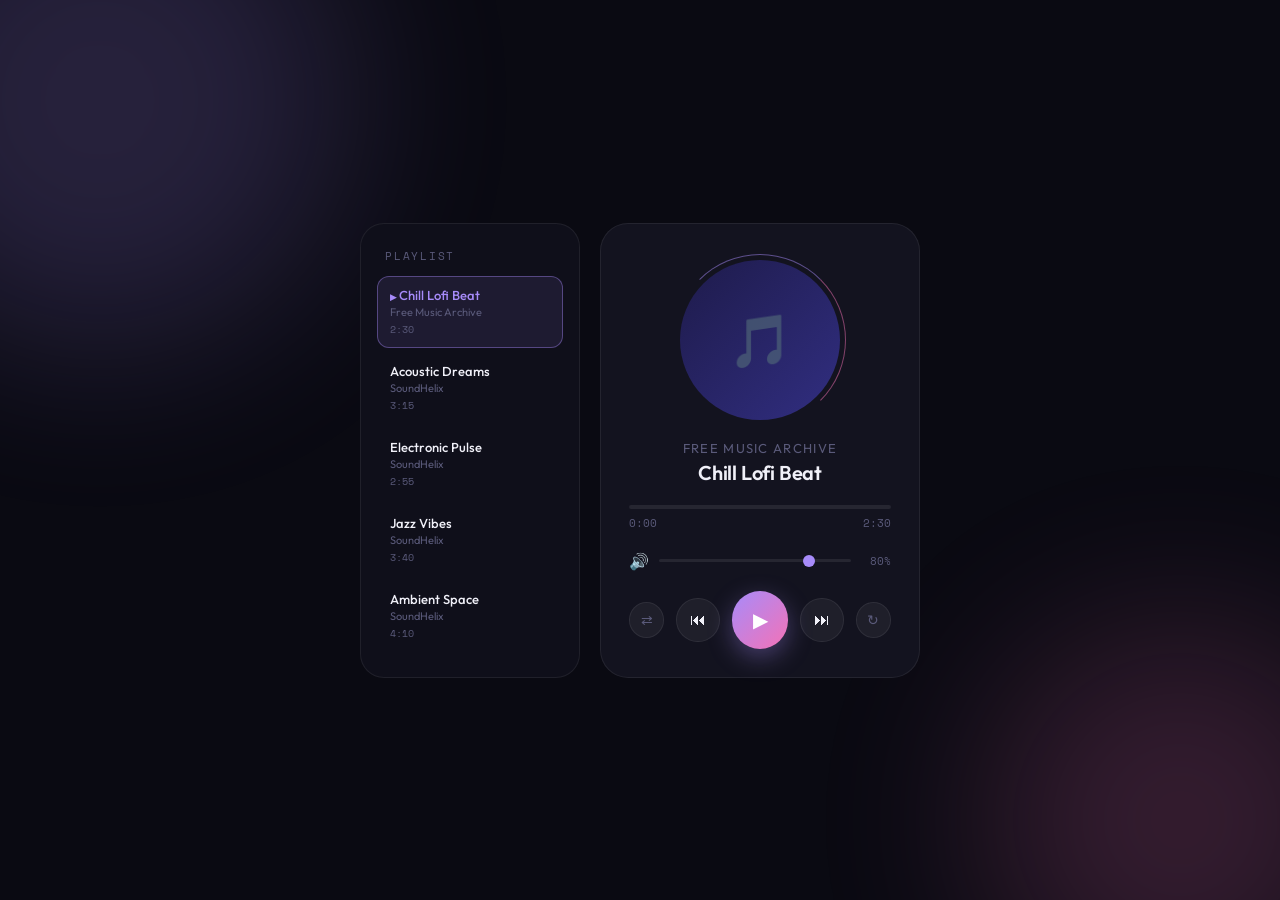
==== task2_calculator/index.html @ 26ba80d0 "Rename task2_calculator/task2_calculator/task2_calculator/index.html to task2_calculator/index.html" ====
<!DOCTYPE html>
<html lang="en">
<head>
  <meta charset="UTF-8" />
  <meta name="viewport" content="width=device-width, initial-scale=1.0" />
  <title>Music Player</title>
  <link href="https://fonts.googleapis.com/css2?family=Outfit:wght@300;400;500;600;700&family=Space+Mono:wght@400;700&display=swap" rel="stylesheet" />
  <link rel="stylesheet" href="style.css" />
</head>
<body>

  <div class="app">

    <!-- Background blobs -->
    <div class="blob blob-1"></div>
    <div class="blob blob-2"></div>

    <div class="player-wrapper">

      <!-- Playlist -->
      <aside class="playlist">
        <h2 class="playlist-title">Playlist</h2>
        <ul class="playlist-list" id="playlistList"></ul>
      </aside>

      <!-- Main Player Card -->
      <div class="player-card">

        <!-- Album Art -->
        <div class="art-container">
          <div class="art" id="albumArt">
            <div class="art-icon" id="artIcon">♪</div>
          </div>
          <div class="art-ring"></div>
        </div>

        <!-- Song Info -->
        <div class="song-info">
          <p class="song-artist" id="songArtist">Artist</p>
          <h1 class="song-title"  id="songTitle">Select a song</h1>
        </div>

        <!-- Progress Bar -->
        <div class="progress-section">
          <div class="progress-bar-track" id="progressTrack">
            <div class="progress-bar-fill" id="progressFill"></div>
            <div class="progress-thumb"    id="progressThumb"></div>
          </div>
          <div class="time-row">
            <span class="time" id="currentTime">0:00</span>
            <span class="time" id="duration">0:00</span>
          </div>
        </div>

        <!-- Volume -->
        <div class="volume-section">
          <span class="vol-icon" id="volIcon">🔈</span>
          <input type="range" id="volumeSlider" class="volume-slider" min="0" max="100" value="80" />
          <span class="vol-label" id="volLabel">80%</span>
        </div>

        <!-- Controls -->
        <div class="controls">
          <button class="ctrl-btn secondary" id="btnShuffle" title="Shuffle">⇄</button>
          <button class="ctrl-btn"           id="btnPrev"    title="Previous">⏮</button>
          <button class="ctrl-btn play"      id="btnPlay"    title="Play/Pause">▶</button>
          <button class="ctrl-btn"           id="btnNext"    title="Next">⏭</button>
          <button class="ctrl-btn secondary" id="btnRepeat"  title="Repeat">↻</button>
        </div>

      </div><!-- /player-card -->
    </div><!-- /player-wrapper -->
  </div><!-- /app -->

  <!-- Hidden audio element -->
  <audio id="audioEl"></audio>

  <script src="script.js"></script>
</body>
</html>
---- task2_calculator/style.css ----
/* ============================
   RESET & ROOT
   ============================ */
*, *::before, *::after {
  box-sizing: border-box;
  margin: 0;
  padding: 0;
}

:root {
  --bg:           #0a0a12;
  --card:         #13131f;
  --card-border:  rgba(255,255,255,0.07);
  --playlist-bg:  #0f0f1a;
  --text:         #f0f0f8;
  --text-muted:   #5a5a7a;
  --text-soft:    #9898b8;
  --accent:       #a78bfa;
  --accent-2:     #f472b6;
  --active-bg:    rgba(167,139,250,0.1);
  --active-border:rgba(167,139,250,0.4);
  --btn-bg:       rgba(255,255,255,0.05);
  --btn-hover:    rgba(255,255,255,0.1);
  --track-bg:     rgba(255,255,255,0.08);
  --font-main:    'Outfit', sans-serif;
  --font-mono:    'Space Mono', monospace;
}


/* ============================
   BODY & APP
   ============================ */
body {
  background: var(--bg);
  min-height: 100vh;
  font-family: var(--font-main);
  display: flex;
  align-items: center;
  justify-content: center;
  padding: 2rem;
  overflow: hidden;
  position: relative;
}

.app {
  width: 100%;
  display: flex;
  align-items: center;
  justify-content: center;
}


/* ============================
   BACKGROUND BLOBS
   ============================ */
.blob {
  position: fixed;
  border-radius: 50%;
  filter: blur(90px);
  opacity: 0.18;
  pointer-events: none;
  z-index: 0;
}

.blob-1 {
  width: 500px;
  height: 500px;
  background: var(--accent);
  top: -150px;
  left: -150px;
  animation: blobMove1 12s ease-in-out infinite alternate;
}

.blob-2 {
  width: 400px;
  height: 400px;
  background: var(--accent-2);
  bottom: -120px;
  right: -100px;
  animation: blobMove2 10s ease-in-out infinite alternate;
}

@keyframes blobMove1 {
  from { transform: translate(0, 0) scale(1); }
  to   { transform: translate(60px, 40px) scale(1.1); }
}

@keyframes blobMove2 {
  from { transform: translate(0, 0) scale(1); }
  to   { transform: translate(-50px, -30px) scale(1.08); }
}


/* ============================
   PLAYER WRAPPER
   ============================ */
.player-wrapper {
  display: flex;
  gap: 20px;
  align-items: stretch;
  position: relative;
  z-index: 1;
}


/* ============================
   PLAYLIST SIDEBAR
   ============================ */
.playlist {
  width: 220px;
  background: var(--playlist-bg);
  border: 1px solid var(--card-border);
  border-radius: 24px;
  padding: 24px 16px;
  display: flex;
  flex-direction: column;
  gap: 12px;
}

.playlist-title {
  font-size: 11px;
  letter-spacing: 0.16em;
  text-transform: uppercase;
  color: var(--text-muted);
  font-family: var(--font-mono);
  font-weight: 400;
  padding: 0 8px;
}

.playlist-list {
  list-style: none;
  display: flex;
  flex-direction: column;
  gap: 4px;
  overflow-y: auto;
  flex: 1;
}

.playlist-list::-webkit-scrollbar       { width: 3px; }
.playlist-list::-webkit-scrollbar-track { background: transparent; }
.playlist-list::-webkit-scrollbar-thumb { background: var(--card-border); border-radius: 2px; }

.playlist-item {
  padding: 10px 12px;
  border-radius: 12px;
  cursor: pointer;
  transition: background 0.2s, border-color 0.2s;
  border: 1px solid transparent;
}

.playlist-item:hover {
  background: var(--btn-hover);
}

.playlist-item.active {
  background: var(--active-bg);
  border-color: var(--active-border);
}

.playlist-item-title {
  font-size: 13px;
  font-weight: 500;
  color: var(--text);
  white-space: nowrap;
  overflow: hidden;
  text-overflow: ellipsis;
}

.playlist-item.active .playlist-item-title {
  color: var(--accent);
}

.playlist-item-artist {
  font-size: 11px;
  color: var(--text-muted);
  margin-top: 2px;
  white-space: nowrap;
  overflow: hidden;
  text-overflow: ellipsis;
}

.playlist-item-duration {
  font-size: 10px;
  color: var(--text-muted);
  font-family: var(--font-mono);
  margin-top: 3px;
}

/* Playing animation indicator */
.playlist-item.active .playlist-item-title::before {
  content: '▶ ';
  font-size: 9px;
  color: var(--accent);
}


/* ============================
   PLAYER CARD
   ============================ */
.player-card {
  width: 320px;
  background: var(--card);
  border: 1px solid var(--card-border);
  border-radius: 28px;
  padding: 36px 28px 28px;
  display: flex;
  flex-direction: column;
  align-items: center;
  gap: 20px;
}


/* ============================
   ALBUM ART
   ============================ */
.art-container {
  position: relative;
  width: 160px;
  height: 160px;
}

.art {
  width: 160px;
  height: 160px;
  border-radius: 50%;
  background: linear-gradient(135deg, #1e1e30, #2a2a42);
  display: flex;
  align-items: center;
  justify-content: center;
  transition: transform 0.3s ease;
  position: relative;
  z-index: 1;
}

.art.spinning {
  animation: spin 8s linear infinite;
}

.art.paused {
  animation-play-state: paused;
}

@keyframes spin {
  from { transform: rotate(0deg); }
  to   { transform: rotate(360deg); }
}

.art-icon {
  font-size: 52px;
  opacity: 0.6;
  transition: opacity 0.3s;
  user-select: none;
}

.art-ring {
  position: absolute;
  inset: -6px;
  border-radius: 50%;
  border: 1.5px solid transparent;
  border-top-color: var(--accent);
  border-right-color: var(--accent-2);
  animation: ringRotate 3s linear infinite;
  opacity: 0.5;
}

@keyframes ringRotate {
  from { transform: rotate(0deg); }
  to   { transform: rotate(360deg); }
}


/* ============================
   SONG INFO
   ============================ */
.song-info {
  text-align: center;
  width: 100%;
}

.song-title {
  font-size: 20px;
  font-weight: 600;
  color: var(--text);
  letter-spacing: -0.01em;
  white-space: nowrap;
  overflow: hidden;
  text-overflow: ellipsis;
}

.song-artist {
  font-size: 13px;
  color: var(--text-muted);
  font-weight: 400;
  margin-bottom: 4px;
  text-transform: uppercase;
  letter-spacing: 0.1em;
}


/* ============================
   PROGRESS BAR
   ============================ */
.progress-section {
  width: 100%;
  display: flex;
  flex-direction: column;
  gap: 6px;
}

.progress-bar-track {
  width: 100%;
  height: 4px;
  background: var(--track-bg);
  border-radius: 2px;
  cursor: pointer;
  position: relative;
}

.progress-bar-fill {
  height: 100%;
  width: 0%;
  background: linear-gradient(90deg, var(--accent), var(--accent-2));
  border-radius: 2px;
  transition: width 0.1s linear;
  pointer-events: none;
}

.progress-thumb {
  position: absolute;
  top: 50%;
  left: 0%;
  transform: translate(-50%, -50%);
  width: 12px;
  height: 12px;
  border-radius: 50%;
  background: var(--text);
  opacity: 0;
  transition: opacity 0.2s, left 0.1s linear;
  pointer-events: none;
}

.progress-bar-track:hover .progress-thumb { opacity: 1; }

.time-row {
  display: flex;
  justify-content: space-between;
}

.time {
  font-size: 11px;
  font-family: var(--font-mono);
  color: var(--text-muted);
}


/* ============================
   VOLUME
   ============================ */
.volume-section {
  width: 100%;
  display: flex;
  align-items: center;
  gap: 10px;
}

.vol-icon {
  font-size: 16px;
  cursor: pointer;
  user-select: none;
  min-width: 20px;
  text-align: center;
}

.volume-slider {
  flex: 1;
  -webkit-appearance: none;
  appearance: none;
  height: 3px;
  border-radius: 2px;
  background: var(--track-bg);
  outline: none;
  cursor: pointer;
}

.volume-slider::-webkit-slider-thumb {
  -webkit-appearance: none;
  width: 12px;
  height: 12px;
  border-radius: 50%;
  background: var(--accent);
  cursor: pointer;
}

.volume-slider::-moz-range-thumb {
  width: 12px;
  height: 12px;
  border-radius: 50%;
  background: var(--accent);
  cursor: pointer;
  border: none;
}

.vol-label {
  font-size: 11px;
  font-family: var(--font-mono);
  color: var(--text-muted);
  min-width: 30px;
  text-align: right;
}


/* ============================
   CONTROLS
   ============================ */
.controls {
  display: flex;
  align-items: center;
  justify-content: center;
  gap: 12px;
  width: 100%;
}

.ctrl-btn {
  background: var(--btn-bg);
  border: 1px solid var(--card-border);
  border-radius: 50%;
  cursor: pointer;
  color: var(--text);
  font-size: 16px;
  width: 44px;
  height: 44px;
  display: flex;
  align-items: center;
  justify-content: center;
  transition: background 0.15s, transform 0.1s, border-color 0.15s;
  outline: none;
  user-select: none;
}

.ctrl-btn:hover {
  background: var(--btn-hover);
  border-color: rgba(255,255,255,0.15);
}

.ctrl-btn:active { transform: scale(0.9); }

/* Large play button */
.ctrl-btn.play {
  width: 58px;
  height: 58px;
  font-size: 20px;
  background: linear-gradient(135deg, var(--accent), var(--accent-2));
  border: none;
  color: #fff;
  box-shadow: 0 8px 24px rgba(167,139,250,0.35);
}

.ctrl-btn.play:hover {
  box-shadow: 0 10px 30px rgba(167,139,250,0.5);
  background: linear-gradient(135deg, #b99ffb, #f584c0);
}

/* Secondary (shuffle/repeat) smaller */
.ctrl-btn.secondary {
  width: 36px;
  height: 36px;
  font-size: 14px;
  color: var(--text-muted);
}

.ctrl-btn.secondary.on {
  color: var(--accent);
  border-color: var(--active-border);
  background: var(--active-bg);
}


/* ============================
   RESPONSIVE
   ============================ */
@media (max-width: 620px) {
  .player-wrapper {
    flex-direction: column;
    align-items: center;
  }
  .playlist {
    width: 320px;
    max-height: 200px;
  }
  body { padding: 1rem; overflow: auto; }
}
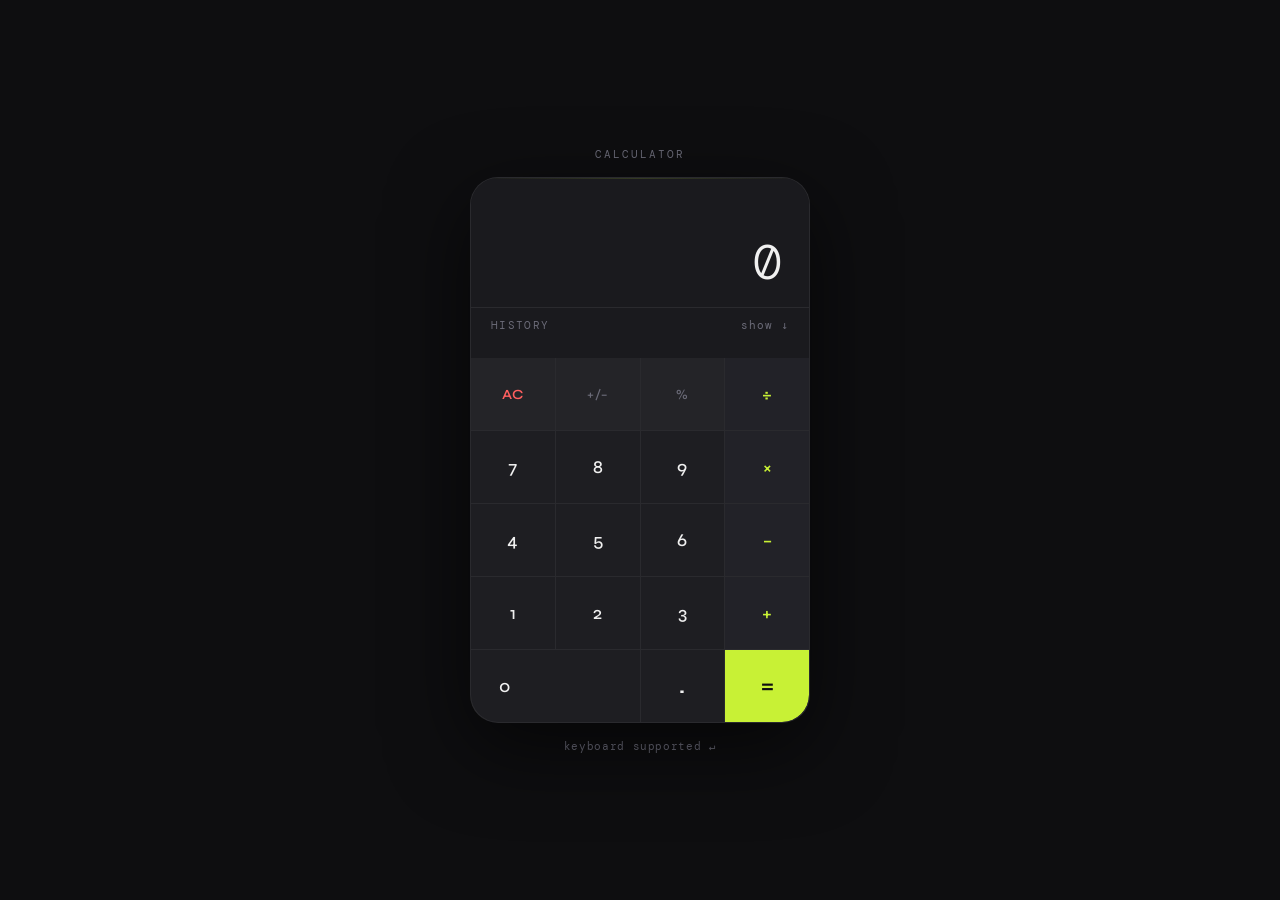
==== commit 6025fff3: "Update index.html" ====
--- a/task2_calculator/index.html
+++ b/task2_calculator/index.html
@@ -1,80 +1,467 @@
+
 <!DOCTYPE html>
 <html lang="en">
 <head>
-  <meta charset="UTF-8" />
-  <meta name="viewport" content="width=device-width, initial-scale=1.0" />
-  <title>Music Player</title>
-  <link href="https://fonts.googleapis.com/css2?family=Outfit:wght@300;400;500;600;700&family=Space+Mono:wght@400;700&display=swap" rel="stylesheet" />
-  <link rel="stylesheet" href="style.css" />
+<meta charset="UTF-8" />
+<meta name="viewport" content="width=device-width, initial-scale=1.0" />
+<title>Calculator</title>
+<link href="https://fonts.googleapis.com/css2?family=DM+Mono:wght@300;400;500&family=Syne:wght@400;500;600;700&display=swap" rel="stylesheet" />
+<style>
+  *, *::before, *::after { box-sizing: border-box; margin: 0; padding: 0; }
+
+  :root {
+    --bg: #0e0e10;
+    --surface: #1a1a1e;
+    --surface2: #242428;
+    --border: rgba(255,255,255,0.07);
+    --border-hover: rgba(255,255,255,0.14);
+    --text: #f0f0f0;
+    --text-muted: #6b6b78;
+    --accent: #c8f135;
+    --accent-dark: #a8d01a;
+    --danger: #ff5f5f;
+    --op-bg: #222228;
+    --op-text: #c8f135;
+    --eq-bg: #c8f135;
+    --eq-text: #0e0e10;
+    --num-bg: #1e1e22;
+    --num-hover: #2a2a30;
+    --zero-bg: #1e1e22;
+    --shadow: 0 24px 80px rgba(0,0,0,0.6);
+    --font-display: 'Syne', sans-serif;
+    --font-mono: 'DM Mono', monospace;
+  }
+
+  body {
+    background: var(--bg);
+    min-height: 100vh;
+    display: flex;
+    align-items: center;
+    justify-content: center;
+    font-family: var(--font-display);
+    padding: 2rem;
+  }
+
+  .wrapper {
+    display: flex;
+    flex-direction: column;
+    align-items: center;
+    gap: 1rem;
+  }
+
+  .label {
+    font-size: 11px;
+    letter-spacing: 0.18em;
+    text-transform: uppercase;
+    color: var(--text-muted);
+    font-family: var(--font-mono);
+    font-weight: 400;
+  }
+
+  .calc {
+    width: 340px;
+    background: var(--surface);
+    border-radius: 28px;
+    border: 1px solid var(--border);
+    box-shadow: var(--shadow);
+    overflow: hidden;
+    user-select: none;
+  }
+
+  .display {
+    padding: 28px 28px 20px;
+    background: var(--surface);
+    border-bottom: 1px solid var(--border);
+    min-height: 130px;
+    display: flex;
+    flex-direction: column;
+    justify-content: flex-end;
+    align-items: flex-end;
+    gap: 6px;
+    position: relative;
+  }
+
+  .display::before {
+    content: '';
+    position: absolute;
+    top: 0; left: 0; right: 0;
+    height: 1px;
+    background: linear-gradient(90deg, transparent, rgba(200,241,53,0.15), transparent);
+  }
+
+  .expression {
+    font-family: var(--font-mono);
+    font-size: 13px;
+    color: var(--text-muted);
+    min-height: 18px;
+    text-align: right;
+    word-break: break-all;
+    transition: color 0.2s;
+  }
+
+  .main-display {
+    font-family: var(--font-mono);
+    font-size: 48px;
+    font-weight: 300;
+    color: var(--text);
+    text-align: right;
+    word-break: break-all;
+    line-height: 1;
+    transition: font-size 0.15s ease, color 0.2s;
+    letter-spacing: -0.02em;
+  }
+
+  .main-display.small { font-size: 32px; }
+  .main-display.xsmall { font-size: 22px; }
+  .main-display.accent { color: var(--accent); }
+
+  .keypad {
+    display: grid;
+    grid-template-columns: repeat(4, 1fr);
+    gap: 1px;
+    background: var(--border);
+    padding-bottom: 0;
+  }
+
+  .btn {
+    background: var(--num-bg);
+    border: none;
+    cursor: pointer;
+    font-family: var(--font-display);
+    font-size: 18px;
+    font-weight: 500;
+    color: var(--text);
+    padding: 0;
+    height: 72px;
+    display: flex;
+    align-items: center;
+    justify-content: center;
+    transition: background 0.12s, color 0.12s, transform 0.08s;
+    outline: none;
+    position: relative;
+    overflow: hidden;
+  }
+
+  .btn::after {
+    content: '';
+    position: absolute;
+    inset: 0;
+    background: rgba(255,255,255,0);
+    transition: background 0.12s;
+    border-radius: 0;
+  }
+
+  .btn:hover { background: var(--num-hover); }
+  .btn:active { transform: scale(0.93); }
+  .btn:active::after { background: rgba(255,255,255,0.04); }
+
+  .btn.op {
+    background: var(--op-bg);
+    color: var(--op-text);
+    font-size: 20px;
+  }
+  .btn.op:hover { background: #2c2c34; }
+
+  .btn.fn {
+    background: var(--surface2);
+    color: var(--text-muted);
+    font-size: 14px;
+    letter-spacing: 0.04em;
+    font-weight: 500;
+  }
+  .btn.fn:hover { background: #2e2e34; color: var(--text); }
+
+  .btn.clear {
+    background: var(--surface2);
+    color: var(--danger);
+    font-size: 14px;
+    font-weight: 600;
+    letter-spacing: 0.04em;
+  }
+  .btn.clear:hover { background: rgba(255,95,95,0.12); }
+
+  .btn.eq {
+    background: var(--eq-bg);
+    color: var(--eq-text);
+    font-size: 22px;
+    font-weight: 700;
+    border-bottom-right-radius: 27px;
+  }
+  .btn.eq:hover { background: var(--accent-dark); }
+  .btn.eq:active { transform: scale(0.92); }
+
+  .btn.zero {
+    grid-column: span 2;
+    justify-content: flex-start;
+    padding-left: 28px;
+    background: var(--zero-bg);
+    border-bottom-left-radius: 27px;
+  }
+  .btn.zero:hover { background: var(--num-hover); }
+
+  .btn.dot { font-size: 22px; font-weight: 700; }
+
+  .btn.backspace { font-size: 16px; }
+
+  .history-bar {
+    display: flex;
+    align-items: center;
+    justify-content: space-between;
+    padding: 10px 20px 10px;
+    background: var(--surface);
+  }
+
+  .history-label {
+    font-size: 11px;
+    letter-spacing: 0.12em;
+    text-transform: uppercase;
+    color: var(--text-muted);
+    font-family: var(--font-mono);
+  }
+
+  .history-list {
+    display: flex;
+    flex-direction: column;
+    gap: 0;
+    padding: 0 20px 16px;
+    background: var(--surface);
+    max-height: 0;
+    overflow: hidden;
+    transition: max-height 0.3s ease;
+  }
+
+  .history-list.open { max-height: 200px; overflow-y: auto; }
+
+  .history-entry {
+    font-family: var(--font-mono);
+    font-size: 12px;
+    color: var(--text-muted);
+    text-align: right;
+    padding: 4px 0;
+    border-bottom: 1px solid var(--border);
+    cursor: pointer;
+    transition: color 0.15s;
+  }
+  .history-entry:last-child { border-bottom: none; }
+  .history-entry:hover { color: var(--accent); }
+  .history-entry span { color: var(--text); }
+
+  .toggle-history {
+    background: none;
+    border: none;
+    cursor: pointer;
+    color: var(--text-muted);
+    font-family: var(--font-mono);
+    font-size: 11px;
+    letter-spacing: 0.1em;
+    transition: color 0.15s;
+    padding: 0;
+  }
+  .toggle-history:hover { color: var(--accent); }
+
+  .kbd-hint {
+    font-size: 11px;
+    color: var(--text-muted);
+    font-family: var(--font-mono);
+    letter-spacing: 0.06em;
+    opacity: 0.7;
+  }
+
+  ::-webkit-scrollbar { width: 3px; }
+  ::-webkit-scrollbar-track { background: transparent; }
+  ::-webkit-scrollbar-thumb { background: var(--border-hover); border-radius: 2px; }
+
+  @media (max-width: 400px) {
+    .calc { width: 100%; max-width: 340px; }
+    body { padding: 1rem; }
+  }
+</style>
 </head>
 <body>
 
-  <div class="app">
-
-    <!-- Background blobs -->
-    <div class="blob blob-1"></div>
-    <div class="blob blob-2"></div>
-
-    <div class="player-wrapper">
-
-      <!-- Playlist -->
-      <aside class="playlist">
-        <h2 class="playlist-title">Playlist</h2>
-        <ul class="playlist-list" id="playlistList"></ul>
-      </aside>
-
-      <!-- Main Player Card -->
-      <div class="player-card">
-
-        <!-- Album Art -->
-        <div class="art-container">
-          <div class="art" id="albumArt">
-            <div class="art-icon" id="artIcon">♪</div>
-          </div>
-          <div class="art-ring"></div>
-        </div>
-
-        <!-- Song Info -->
-        <div class="song-info">
-          <p class="song-artist" id="songArtist">Artist</p>
-          <h1 class="song-title"  id="songTitle">Select a song</h1>
-        </div>
-
-        <!-- Progress Bar -->
-        <div class="progress-section">
-          <div class="progress-bar-track" id="progressTrack">
-            <div class="progress-bar-fill" id="progressFill"></div>
-            <div class="progress-thumb"    id="progressThumb"></div>
-          </div>
-          <div class="time-row">
-            <span class="time" id="currentTime">0:00</span>
-            <span class="time" id="duration">0:00</span>
-          </div>
-        </div>
-
-        <!-- Volume -->
-        <div class="volume-section">
-          <span class="vol-icon" id="volIcon">🔈</span>
-          <input type="range" id="volumeSlider" class="volume-slider" min="0" max="100" value="80" />
-          <span class="vol-label" id="volLabel">80%</span>
-        </div>
-
-        <!-- Controls -->
-        <div class="controls">
-          <button class="ctrl-btn secondary" id="btnShuffle" title="Shuffle">⇄</button>
-          <button class="ctrl-btn"           id="btnPrev"    title="Previous">⏮</button>
-          <button class="ctrl-btn play"      id="btnPlay"    title="Play/Pause">▶</button>
-          <button class="ctrl-btn"           id="btnNext"    title="Next">⏭</button>
-          <button class="ctrl-btn secondary" id="btnRepeat"  title="Repeat">↻</button>
-        </div>
-
-      </div><!-- /player-card -->
-    </div><!-- /player-wrapper -->
-  </div><!-- /app -->
-
-  <!-- Hidden audio element -->
-  <audio id="audioEl"></audio>
-
-  <script src="script.js"></script>
+<div class="wrapper">
+  <p class="label">Calculator</p>
+
+  <div class="calc" id="calc">
+    <div class="display">
+      <div class="expression" id="expression"></div>
+      <div class="main-display" id="mainDisplay">0</div>
+    </div>
+
+    <div class="history-bar">
+      <span class="history-label">History</span>
+      <button class="toggle-history" id="toggleHistory" onclick="toggleHistory()">show ↓</button>
+    </div>
+    <div class="history-list" id="historyList"></div>
+
+    <div class="keypad">
+      <button class="btn clear" onclick="clearAll()">AC</button>
+      <button class="btn fn" onclick="toggleSign()">+/−</button>
+      <button class="btn fn" onclick="percentage()">%</button>
+      <button class="btn op" onclick="setOp('÷')">÷</button>
+
+      <button class="btn" onclick="appendNum('7')">7</button>
+      <button class="btn" onclick="appendNum('8')">8</button>
+      <button class="btn" onclick="appendNum('9')">9</button>
+      <button class="btn op" onclick="setOp('×')">×</button>
+
+      <button class="btn" onclick="appendNum('4')">4</button>
+      <button class="btn" onclick="appendNum('5')">5</button>
+      <button class="btn" onclick="appendNum('6')">6</button>
+      <button class="btn op" onclick="setOp('−')">−</button>
+
+      <button class="btn" onclick="appendNum('1')">1</button>
+      <button class="btn" onclick="appendNum('2')">2</button>
+      <button class="btn" onclick="appendNum('3')">3</button>
+      <button class="btn op" onclick="setOp('+')">+</button>
+
+      <button class="btn zero" onclick="appendNum('0')">0</button>
+      <button class="btn dot" onclick="appendDot()">.</button>
+      <button class="btn eq" onclick="calculate()">=</button>
+    </div>
+  </div>
+
+  <p class="kbd-hint">keyboard supported ↵</p>
+</div>
+
+<script>
+  let current = '0';
+  let stored = null;
+  let operator = null;
+  let justCalc = false;
+  let expression = '';
+  let history = [];
+  let historyOpen = false;
+
+  const mainDisplay = document.getElementById('mainDisplay');
+  const expressionEl = document.getElementById('expression');
+  const historyList = document.getElementById('historyList');
+  const toggleBtn = document.getElementById('toggleHistory');
+
+  function updateDisplay(val, flash) {
+    const s = String(val);
+    mainDisplay.classList.remove('small', 'xsmall', 'accent');
+    if (flash) mainDisplay.classList.add('accent');
+    if (s.length > 12) mainDisplay.classList.add('xsmall');
+    else if (s.length > 8) mainDisplay.classList.add('small');
+    mainDisplay.textContent = s;
+  }
+
+  function formatNum(n) {
+    if (isNaN(n) || !isFinite(n)) return n;
+    const s = parseFloat(n.toPrecision(12));
+    return String(s);
+  }
+
+  function appendNum(n) {
+    if (justCalc) { current = n; expression = ''; justCalc = false; }
+    else if (current === '0' && n !== '.') current = n;
+    else if (current.length < 15) current += n;
+    updateDisplay(current);
+  }
+
+  function appendDot() {
+    if (justCalc) { current = '0.'; justCalc = false; }
+    else if (!current.includes('.')) current += '.';
+    updateDisplay(current);
+  }
+
+  function setOp(op) {
+    if (operator && !justCalc) calculate(true);
+    stored = parseFloat(current);
+    operator = op;
+    expression = current + ' ' + op;
+    expressionEl.textContent = expression;
+    justCalc = true;
+  }
+
+  function calculate(chained) {
+    if (operator === null || stored === null) return;
+    const a = stored;
+    const b = parseFloat(current);
+    const fullExpr = expression + ' ' + current;
+    let result;
+    switch (operator) {
+      case '+': result = a + b; break;
+      case '−': result = a - b; break;
+      case '×': result = a * b; break;
+      case '÷': result = b !== 0 ? a / b : 'Error'; break;
+    }
+    const fmt = result === 'Error' ? 'Error' : formatNum(result);
+    if (!chained) {
+      expressionEl.textContent = fullExpr + ' =';
+      addHistory(fullExpr, fmt);
+      operator = null;
+      stored = null;
+    }
+    current = fmt;
+    updateDisplay(fmt, !chained);
+    justCalc = true;
+  }
+
+  function clearAll() {
+    current = '0'; stored = null; operator = null;
+    justCalc = false; expression = '';
+    expressionEl.textContent = '';
+    updateDisplay('0');
+  }
+
+  function toggleSign() {
+    if (current !== '0') {
+      current = current.startsWith('-') ? current.slice(1) : '-' + current;
+      updateDisplay(current);
+    }
+  }
+
+  function percentage() {
+    current = formatNum(parseFloat(current) / 100);
+    updateDisplay(current);
+  }
+
+  function addHistory(expr, result) {
+    history.unshift({ expr, result });
+    if (history.length > 20) history.pop();
+    renderHistory();
+  }
+
+  function renderHistory() {
+    historyList.innerHTML = '';
+    if (!history.length) {
+      historyList.innerHTML = '<p style="font-family:var(--font-mono);font-size:12px;color:var(--text-muted);text-align:center;padding:8px 0;">No history yet</p>';
+      return;
+    }
+    history.forEach((h, i) => {
+      const el = document.createElement('div');
+      el.className = 'history-entry';
+      el.innerHTML = h.expr + ' = <span>' + h.result + '</span>';
+      el.onclick = () => { current = h.result; updateDisplay(h.result); justCalc = true; };
+      historyList.appendChild(el);
+    });
+  }
+
+  function toggleHistory() {
+    historyOpen = !historyOpen;
+    historyList.classList.toggle('open', historyOpen);
+    toggleBtn.textContent = historyOpen ? 'hide ↑' : 'show ↓';
+    if (historyOpen) renderHistory();
+  }
+
+  document.addEventListener('keydown', e => {
+    if (e.key >= '0' && e.key <= '9') appendNum(e.key);
+    else if (e.key === '.') appendDot();
+    else if (e.key === '+') setOp('+');
+    else if (e.key === '-') setOp('−');
+    else if (e.key === '*') setOp('×');
+    else if (e.key === '/') { e.preventDefault(); setOp('÷'); }
+    else if (e.key === 'Enter' || e.key === '=') calculate();
+    else if (e.key === 'Escape') clearAll();
+    else if (e.key === 'Backspace') {
+      if (current.length > 1) current = current.slice(0, -1);
+      else current = '0';
+      updateDisplay(current);
+    }
+    else if (e.key === '%') percentage();
+  });
+</script>
 </body>
 </html>
